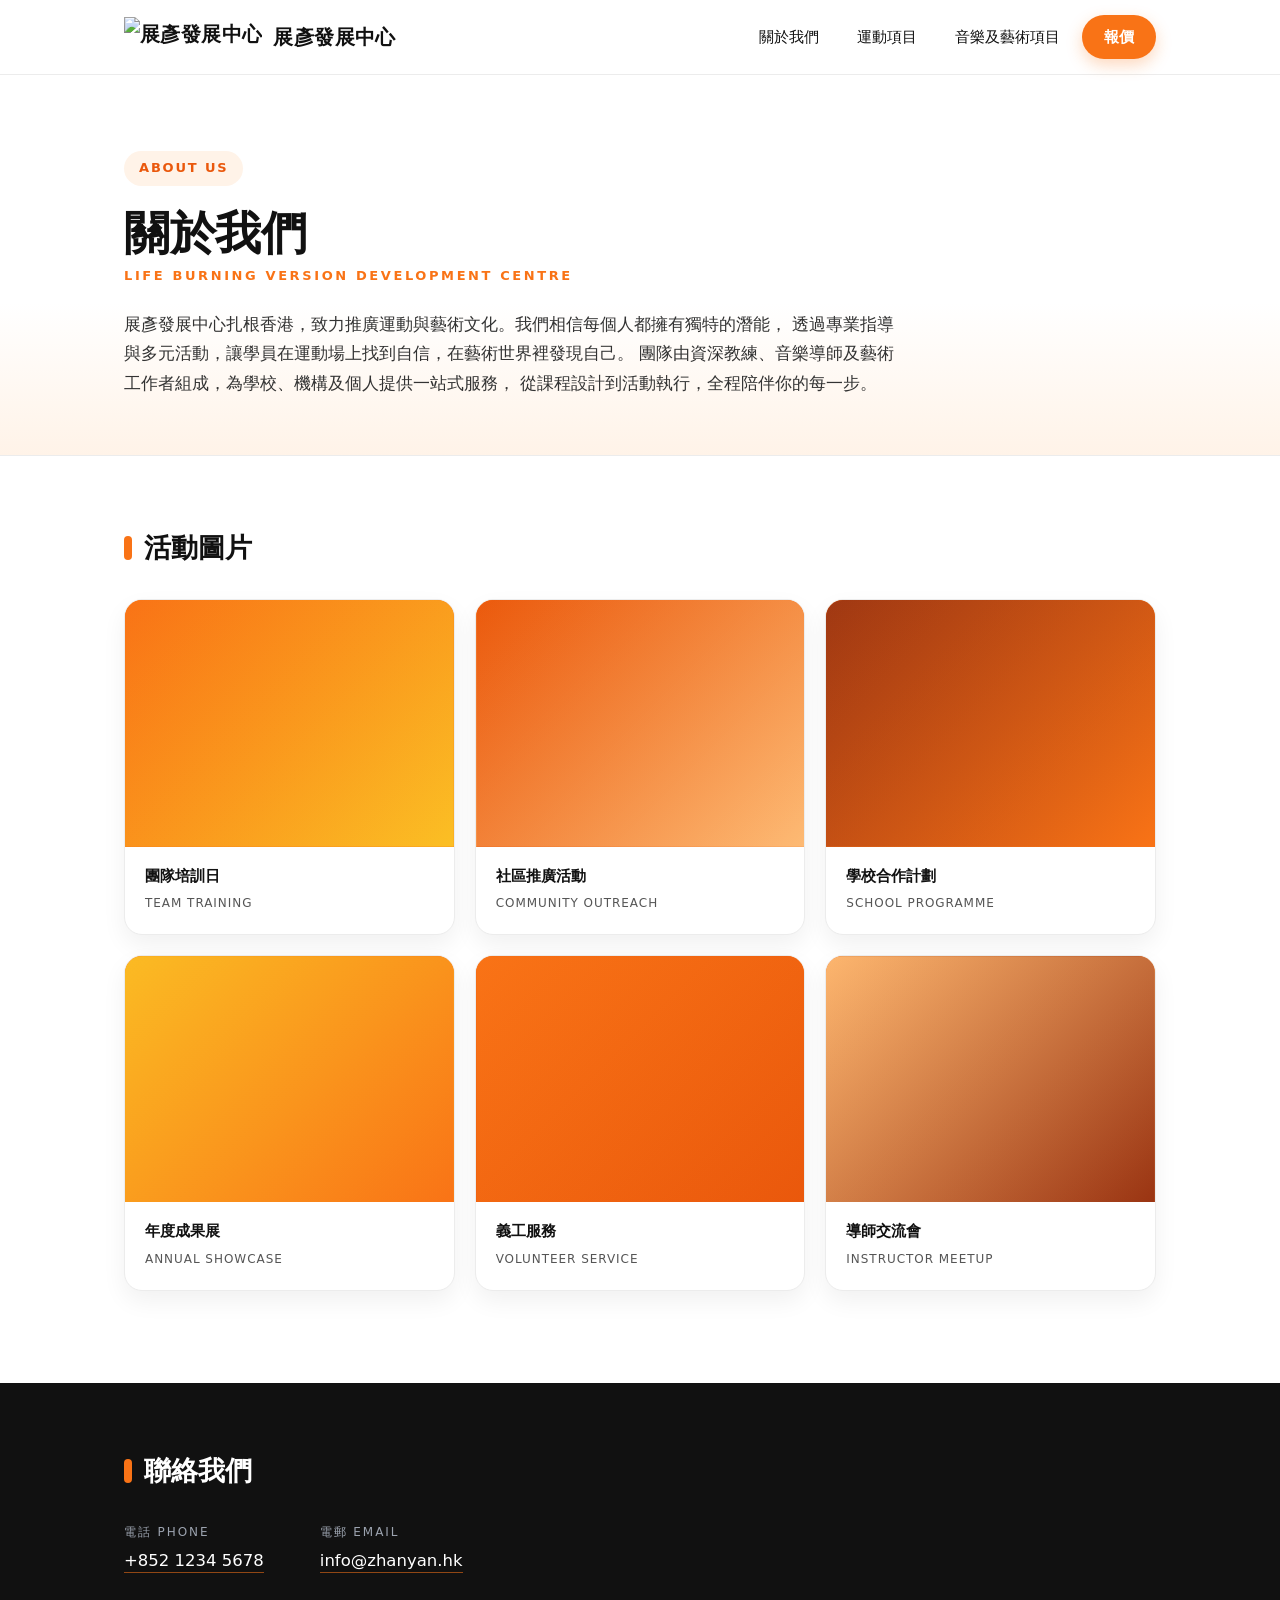
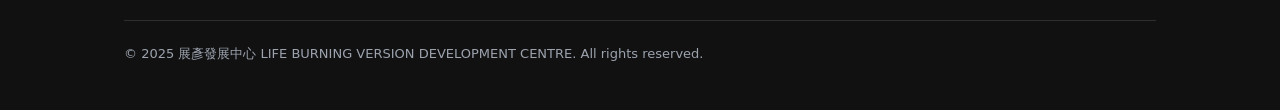
==== about.html @ 7688f998 "Add files via upload" ====
<!DOCTYPE html>
<html lang="zh-Hant">
<head>
<meta charset="UTF-8">
<meta name="viewport" content="width=device-width, initial-scale=1.0">
<title>關於我們｜展彥發展中心</title>
<link rel="stylesheet" href="main.css">
</head>
<body>

  <header class="site-header">
    <div class="wrap header-inner">
      <a class="logo" href="index.html">
        <img src="images/logo.png" alt="展彥發展中心" class="logo-img">
        展彥發展中心
      </a>
      <nav class="nav">
        <a href="about.html">關於我們</a>
        <a href="sports.html">運動項目</a>
        <a href="art.html">音樂及藝術項目</a>
        <a class="nav-quote" href="quote.html">報價</a>
      </nav>
    </div>
  </header>

  <main>
    <!-- 1. 標題 + 2. 簡介 -->
    <section class="page-hero">
      <div class="wrap">
        <span class="eyebrow">ABOUT US</span>
        <h1>關於我們</h1>
        <span class="en-sub">LIFE BURNING VERSION DEVELOPMENT CENTRE</span>
        <p class="page-intro">
          展彥發展中心扎根香港，致力推廣運動與藝術文化。我們相信每個人都擁有獨特的潛能，
          透過專業指導與多元活動，讓學員在運動場上找到自信，在藝術世界裡發現自己。
          團隊由資深教練、音樂導師及藝術工作者組成，為學校、機構及個人提供一站式服務，
          從課程設計到活動執行，全程陪伴你的每一步。
        </p>
      </div>
    </section>

    <!-- 3. 活動圖片 -->
    <section class="gallery-section">
      <div class="wrap">
        <h2 class="section-title">活動圖片</h2>
        <div class="gallery">
          <figure class="gallery-item">
            <div class="gallery-img" style="background-image:linear-gradient(135deg,#F97316,#FBBF24);"></div>
            <figcaption>團隊培訓日<small>TEAM TRAINING</small></figcaption>
          </figure>
          <figure class="gallery-item">
            <div class="gallery-img" style="background-image:linear-gradient(135deg,#EA580C,#FDBA74);"></div>
            <figcaption>社區推廣活動<small>COMMUNITY OUTREACH</small></figcaption>
          </figure>
          <figure class="gallery-item">
            <div class="gallery-img" style="background-image:linear-gradient(135deg,#9A3412,#F97316);"></div>
            <figcaption>學校合作計劃<small>SCHOOL PROGRAMME</small></figcaption>
          </figure>
          <figure class="gallery-item">
            <div class="gallery-img" style="background-image:linear-gradient(135deg,#FBBF24,#F97316);"></div>
            <figcaption>年度成果展<small>ANNUAL SHOWCASE</small></figcaption>
          </figure>
          <figure class="gallery-item">
            <div class="gallery-img" style="background-image:linear-gradient(135deg,#F97316,#EA580C);"></div>
            <figcaption>義工服務<small>VOLUNTEER SERVICE</small></figcaption>
          </figure>
          <figure class="gallery-item">
            <div class="gallery-img" style="background-image:linear-gradient(135deg,#FDBA74,#9A3412);"></div>
            <figcaption>導師交流會<small>INSTRUCTOR MEETUP</small></figcaption>
          </figure>
        </div>
      </div>
    </section>
  </main>

  <footer class="site-footer">
    <div class="wrap">
      <h2 class="section-title">聯絡我們</h2>
      <div class="contact-list">
        <div>
          <span class="label">電話 PHONE</span>
          <a href="tel:+85212345678">+852 1234 5678</a>
        </div>
        <div>
          <span class="label">電郵 EMAIL</span>
          <a href="mailto:info@zhanyan.hk">info@zhanyan.hk</a>
        </div>
      </div>
      <p class="copy">© 2025 展彥發展中心 LIFE BURNING VERSION DEVELOPMENT CENTRE. All rights reserved.</p>
    </div>
  </footer>

  <script src="script.js"></script>
</body>
</html>
---- main.css ----
/* ============================================================
   style.css — 展彥發展中心 LIFE BURNING VERSION DEVELOPMENT CENTRE
   背景：白色 / 字：黑或白 / 襯托：橙色
   ============================================================ */

:root{
  --orange:#F97316;
  --orange-dark:#EA580C;
  --orange-soft:#FFF3E8;
  --ink:#111111;
  --muted:#555555;
  --line:#ECECEC;
}

*{box-sizing:border-box;margin:0;padding:0;}
html{scroll-behavior:smooth;scroll-padding-top:96px;}
body{
  background:#fff;
  color:var(--ink);
  font-family:"Noto Sans TC","PingFang TC","Microsoft JhengHei",
              system-ui,-apple-system,"Segoe UI",sans-serif;
  line-height:1.75;
  -webkit-font-smoothing:antialiased;
}
.wrap{max-width:1080px;margin:0 auto;padding:0 24px;}
a{color:inherit;}

/* ============ 頁首 ============ */
.site-header{
  position:sticky;top:0;z-index:50;
  background:rgba(255,255,255,.94);
  backdrop-filter:blur(10px);
  border-bottom:1px solid var(--line);
}
.header-inner{
  display:flex;align-items:center;justify-content:space-between;
  gap:24px;min-height:74px;flex-wrap:wrap;
}
.logo{
  display:flex;align-items:center;gap:11px;
  font-size:20px;font-weight:800;letter-spacing:.02em;
  text-decoration:none;
}
.logo-img{height:40px;width:auto;display:block;}

.nav{display:flex;align-items:center;gap:6px;flex-wrap:wrap;}
.nav a{
  padding:9px 16px;border-radius:999px;
  font-size:15px;font-weight:500;text-decoration:none;
  white-space:nowrap;transition:.22s;
}
.nav a:hover{background:var(--orange-soft);color:var(--orange-dark);}
.nav a.nav-quote{
  background:var(--orange);color:#fff;font-weight:700;
  padding:9px 22px;
  box-shadow:0 6px 16px rgba(249,115,22,.28);
}
.nav a.nav-quote:hover{background:var(--orange-dark);color:#fff;}
.nav a.is-active{background:var(--orange-soft);color:var(--orange-dark);font-weight:700;}
.nav a.nav-quote.is-active{background:var(--orange-dark);color:#fff;}

/* ============ 首頁 HERO ============ */
.hero{position:relative;overflow:hidden;padding:88px 0 76px;}
.hero::after{
  content:"";position:absolute;right:-160px;top:-140px;
  width:440px;height:440px;border-radius:50%;
  background:radial-gradient(circle,rgba(249,115,22,.16),transparent 65%);
  pointer-events:none;
}
.eyebrow{
  display:inline-block;margin-bottom:20px;
  padding:6px 15px;border-radius:999px;
  background:var(--orange-soft);color:var(--orange-dark);
  font-size:13px;font-weight:700;letter-spacing:.14em;
}
.hero h1{
  font-size:clamp(32px,5vw,52px);
  font-weight:900;line-height:1.18;letter-spacing:-.01em;
}
.hero h1 .en{
  display:block;margin-top:12px;
  font-size:.46em;font-weight:700;letter-spacing:.14em;
  color:var(--orange);
}
.intro{max-width:740px;margin-top:26px;font-size:17px;color:#333;}
.intro strong{color:var(--orange-dark);}

/* ============ 服務 ============ */
.services{padding-bottom:88px;}
.section-title{
  font-size:clamp(22px,3vw,27px);
  font-weight:800;margin-bottom:28px;
}
.section-title::before{
  content:"";display:inline-block;
  width:8px;height:24px;border-radius:4px;
  background:var(--orange);
  margin-right:12px;vertical-align:-3px;
}
.cards{
  display:grid;gap:18px;
  grid-template-columns:repeat(auto-fit,minmax(220px,1fr));
}
.card{
  padding:26px 24px;
  border:1px solid var(--line);
  border-top:4px solid var(--orange);
  border-radius:16px;background:#fff;
  transition:.25s;
}
.card:hover{transform:translateY(-4px);box-shadow:0 14px 30px rgba(17,17,17,.08);}
.card h3{font-size:17px;font-weight:800;margin-bottom:8px;}
.card p{font-size:14.5px;color:var(--muted);}

.btn{
  display:inline-flex;align-items:center;gap:10px;
  padding:15px 34px;border-radius:999px;
  font-size:16px;font-weight:700;text-decoration:none;
  transition:.22s;
}
.btn-primary{
  background:var(--orange);color:#fff;
  box-shadow:0 10px 24px rgba(249,115,22,.3);
}
.btn-primary:hover{
  background:var(--orange-dark);
  transform:translateY(-2px);
  box-shadow:0 14px 30px rgba(249,115,22,.38);
}
.btn-row{margin-top:34px;}

/* ============ 首頁左右正方形 ============ */
.split{
  display:grid;grid-template-columns:1fr 1fr;gap:20px;
  padding-bottom:92px;
}
.tile{
  position:relative;display:flex;align-items:flex-end;
  aspect-ratio:1 / 1;
  border-radius:20px;overflow:hidden;
  text-decoration:none;color:#fff;
  background-size:cover;background-position:center;
  box-shadow:0 12px 30px rgba(0,0,0,.12);
  transition:transform .3s ease,box-shadow .3s ease;
}
.tile-sports{
  background-color:#F97316;
  background-image:url('images/sportmain.jpg');
  background-size:cover;
  background-position:center;
}
.tile-arts{
  background-color:#EA580C;
  background-image:linear-gradient(135deg,#9A3412 0%,#F97316 55%,#FDBA74 100%);
}
.tile::after{
  content:"";position:absolute;inset:0;
  background:linear-gradient(to top,rgba(0,0,0,.68),rgba(0,0,0,.04) 58%);
  transition:.3s;
}
.tile:hover{transform:translateY(-6px);box-shadow:0 22px 44px rgba(0,0,0,.22);}
.tile:hover::after{
  background:linear-gradient(to top,rgba(234,88,12,.88),rgba(0,0,0,.08) 62%);
}
.tile-label{
  position:relative;z-index:2;
  padding:28px;
  font-size:clamp(20px,3vw,28px);font-weight:800;letter-spacing:.02em;
}
.tile-label small{
  display:block;margin-top:6px;
  font-size:12px;font-weight:500;letter-spacing:.16em;opacity:.9;
}

/* ============ 頁尾 ============ */
.site-footer{
  background:var(--ink);
  color:#fff;
  padding:64px 0 44px;
}
.site-footer .section-title{color:#fff;}
.contact-list{
  display:flex;flex-wrap:wrap;gap:22px 56px;
  font-size:16.5px;
}
.contact-list .label{
  display:block;margin-bottom:4px;
  font-size:12px;letter-spacing:.16em;color:#9CA3AF;
}
.contact-list a{
  color:#fff;text-decoration:none;
  border-bottom:1px solid rgba(249,115,22,.55);
  padding-bottom:2px;transition:.2s;
}
.contact-list a:hover{color:var(--orange);}
.copy{
  margin-top:44px;padding-top:22px;
  border-top:1px solid rgba(255,255,255,.12);
  font-size:13px;color:#9CA3AF;
}

/* ============ 子頁面：標題 + 簡介 ============ */
.page-hero{
  padding:76px 0 56px;
  border-bottom:1px solid var(--line);
  background:linear-gradient(180deg,#fff 0%,#fff 60%,var(--orange-soft) 100%);
}
.page-hero h1{
  font-size:clamp(30px,4.5vw,46px);
  font-weight:900;line-height:1.2;
  letter-spacing:-.01em;margin-bottom:4px;
}
.page-hero .en-sub{
  display:block;font-size:13px;font-weight:700;
  letter-spacing:.2em;color:var(--orange);
  margin-bottom:22px;
}
.page-hero .page-intro{
  max-width:780px;font-size:17px;color:#333;
}

/* ============ 子頁面：活動圖片 ============ */
.gallery-section{padding:68px 0 92px;}
.gallery{
  display:grid;gap:20px;
  grid-template-columns:repeat(auto-fit,minmax(260px,1fr));
}
.gallery-item{
  margin:0;border-radius:18px;overflow:hidden;
  background:#fff;border:1px solid var(--line);
  box-shadow:0 10px 24px rgba(17,17,17,.06);
  transition:transform .3s ease,box-shadow .3s ease;
}
.gallery-item:hover{
  transform:translateY(-5px);
  box-shadow:0 20px 40px rgba(17,17,17,.12);
}
.gallery-img{
  aspect-ratio:4 / 3;
  background-size:cover;background-position:center;
  background-color:#F97316;
  position:relative;
}
.gallery-img::after{
  content:"";position:absolute;inset:0;
  background:linear-gradient(135deg,rgba(249,115,22,.06),rgba(0,0,0,0));
}
.gallery-item figcaption{
  padding:16px 20px 20px;
  font-size:15px;font-weight:700;color:var(--ink);
}
.gallery-item figcaption small{
  display:block;margin-top:4px;
  font-size:12px;font-weight:500;
  color:var(--muted);letter-spacing:.08em;
}

/* ============ 動畫 ============ */
.reveal{
  opacity:0;transform:translateY(26px);
  transition:opacity .7s ease, transform .7s ease;
}
.reveal.is-visible{opacity:1;transform:none;}

/* ============ 響應式 ============ */
@media (max-width:680px){
  .header-inner{min-height:auto;padding-top:12px;padding-bottom:12px;gap:10px;}
  .nav{width:100%;gap:4px;}
  .nav a{padding:8px 13px;font-size:14px;}
  .nav a.nav-quote{padding:8px 16px;}
  .hero{padding:52px 0 48px;}
  .intro{font-size:16px;}
  .split{grid-template-columns:1fr;}
  .services{padding-bottom:64px;}
  .split{padding-bottom:64px;}
  .page-hero{padding:52px 0 40px;}
  .gallery-section{padding:48px 0 64px;}
}

@media (prefers-reduced-motion:reduce){
  html{scroll-behavior:auto;}
  *{transition:none !important;animation:none !important;}
  .reveal{opacity:1;transform:none;}
}
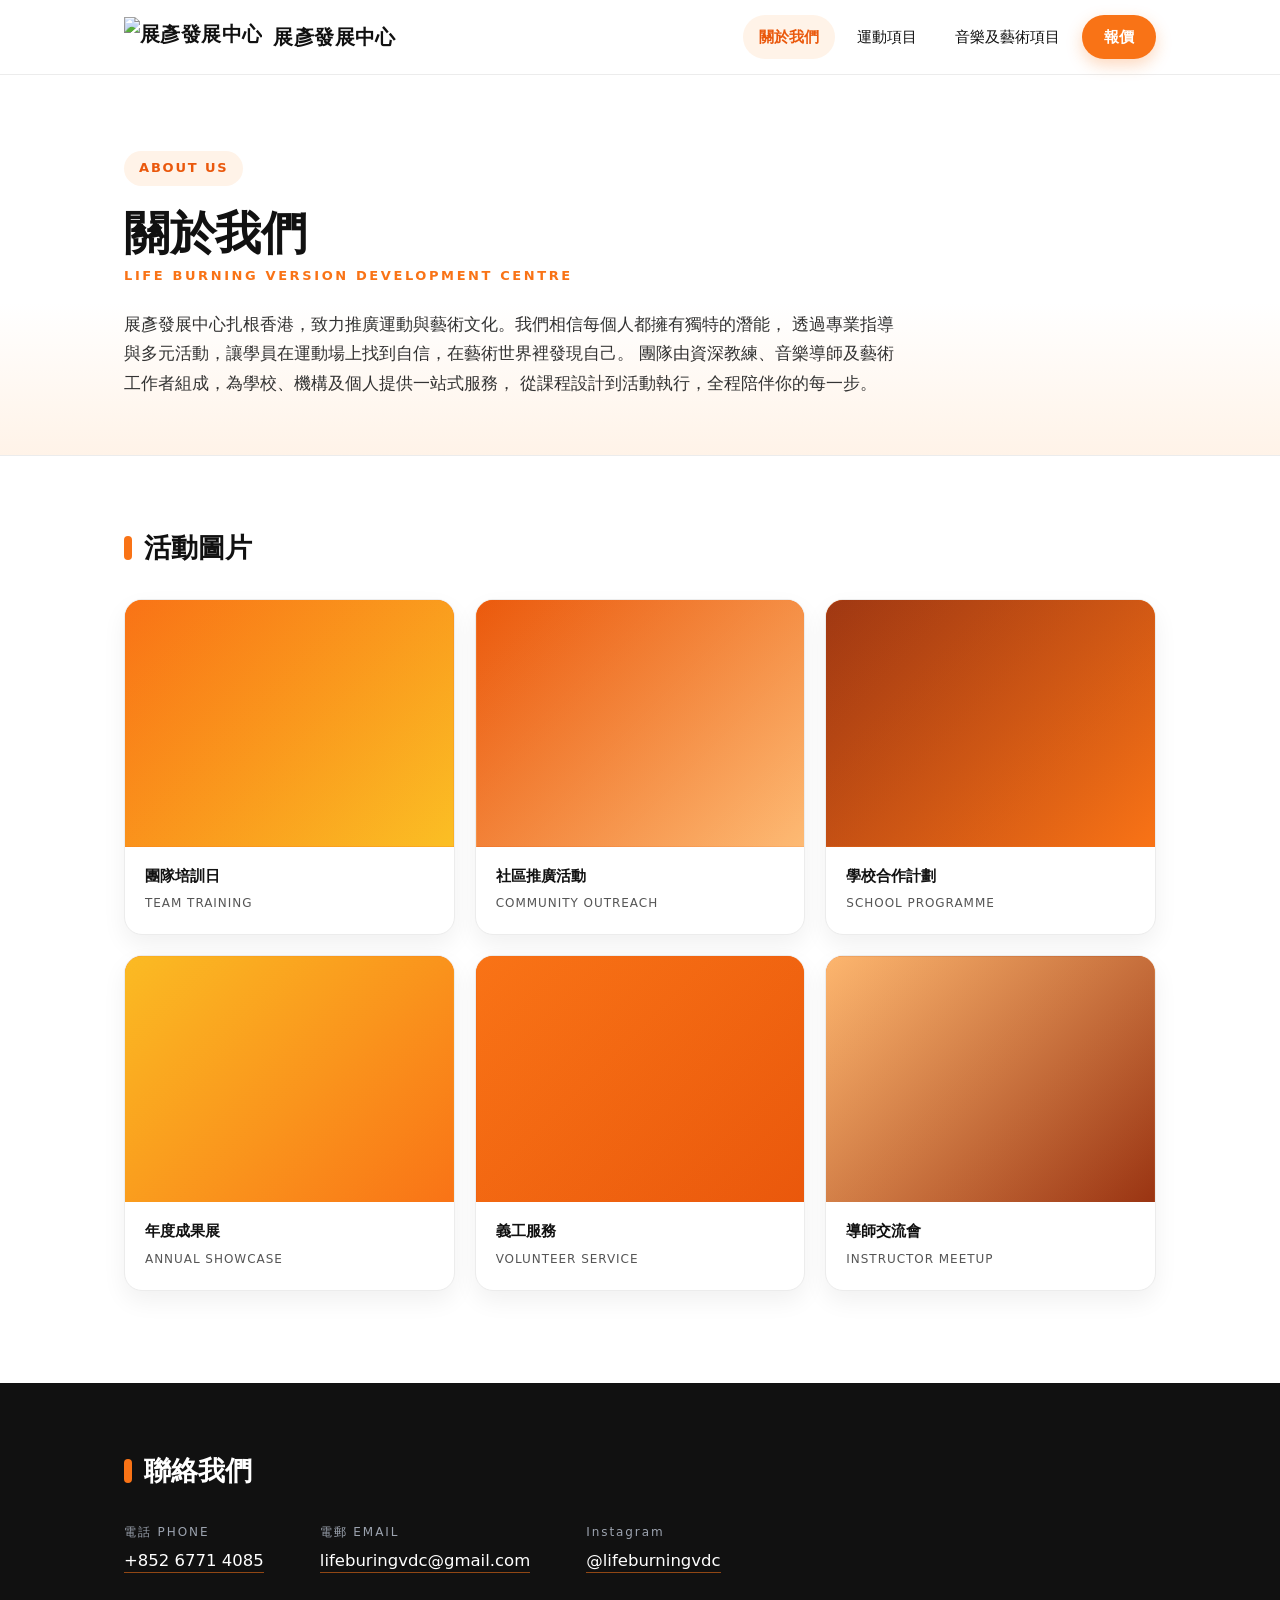
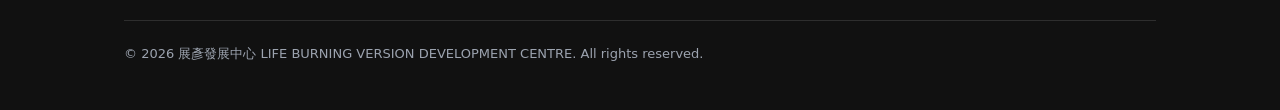
==== commit 55d13b22: "Add files via upload" ====
--- a/about.html
+++ b/about.html
@@ -79,17 +79,21 @@
       <div class="contact-list">
         <div>
           <span class="label">電話 PHONE</span>
-          <a href="tel:+85212345678">+852 1234 5678</a>
+          <a href="tel:+85267714085">+852 6771 4085</a>
         </div>
         <div>
           <span class="label">電郵 EMAIL</span>
-          <a href="mailto:info@zhanyan.hk">info@zhanyan.hk</a>
+          <a href="mailto:lifeburingvdc@gmail.com">lifeburingvdc@gmail.com</a>
+        </div>
+        <div>
+          <span class="label">Instagram</span>
+          <a href="https://www.instagram.com/lifeburningvdc">@lifeburningvdc</a>
         </div>
       </div>
-      <p class="copy">© 2025 展彥發展中心 LIFE BURNING VERSION DEVELOPMENT CENTRE. All rights reserved.</p>
+      <p class="copy">© 2026 展彥發展中心 LIFE BURNING VERSION DEVELOPMENT CENTRE. All rights reserved.</p>
     </div>
   </footer>
 
-  <script src="script.js"></script>
+  <script src="main.js"></script>
 </body>
 </html>
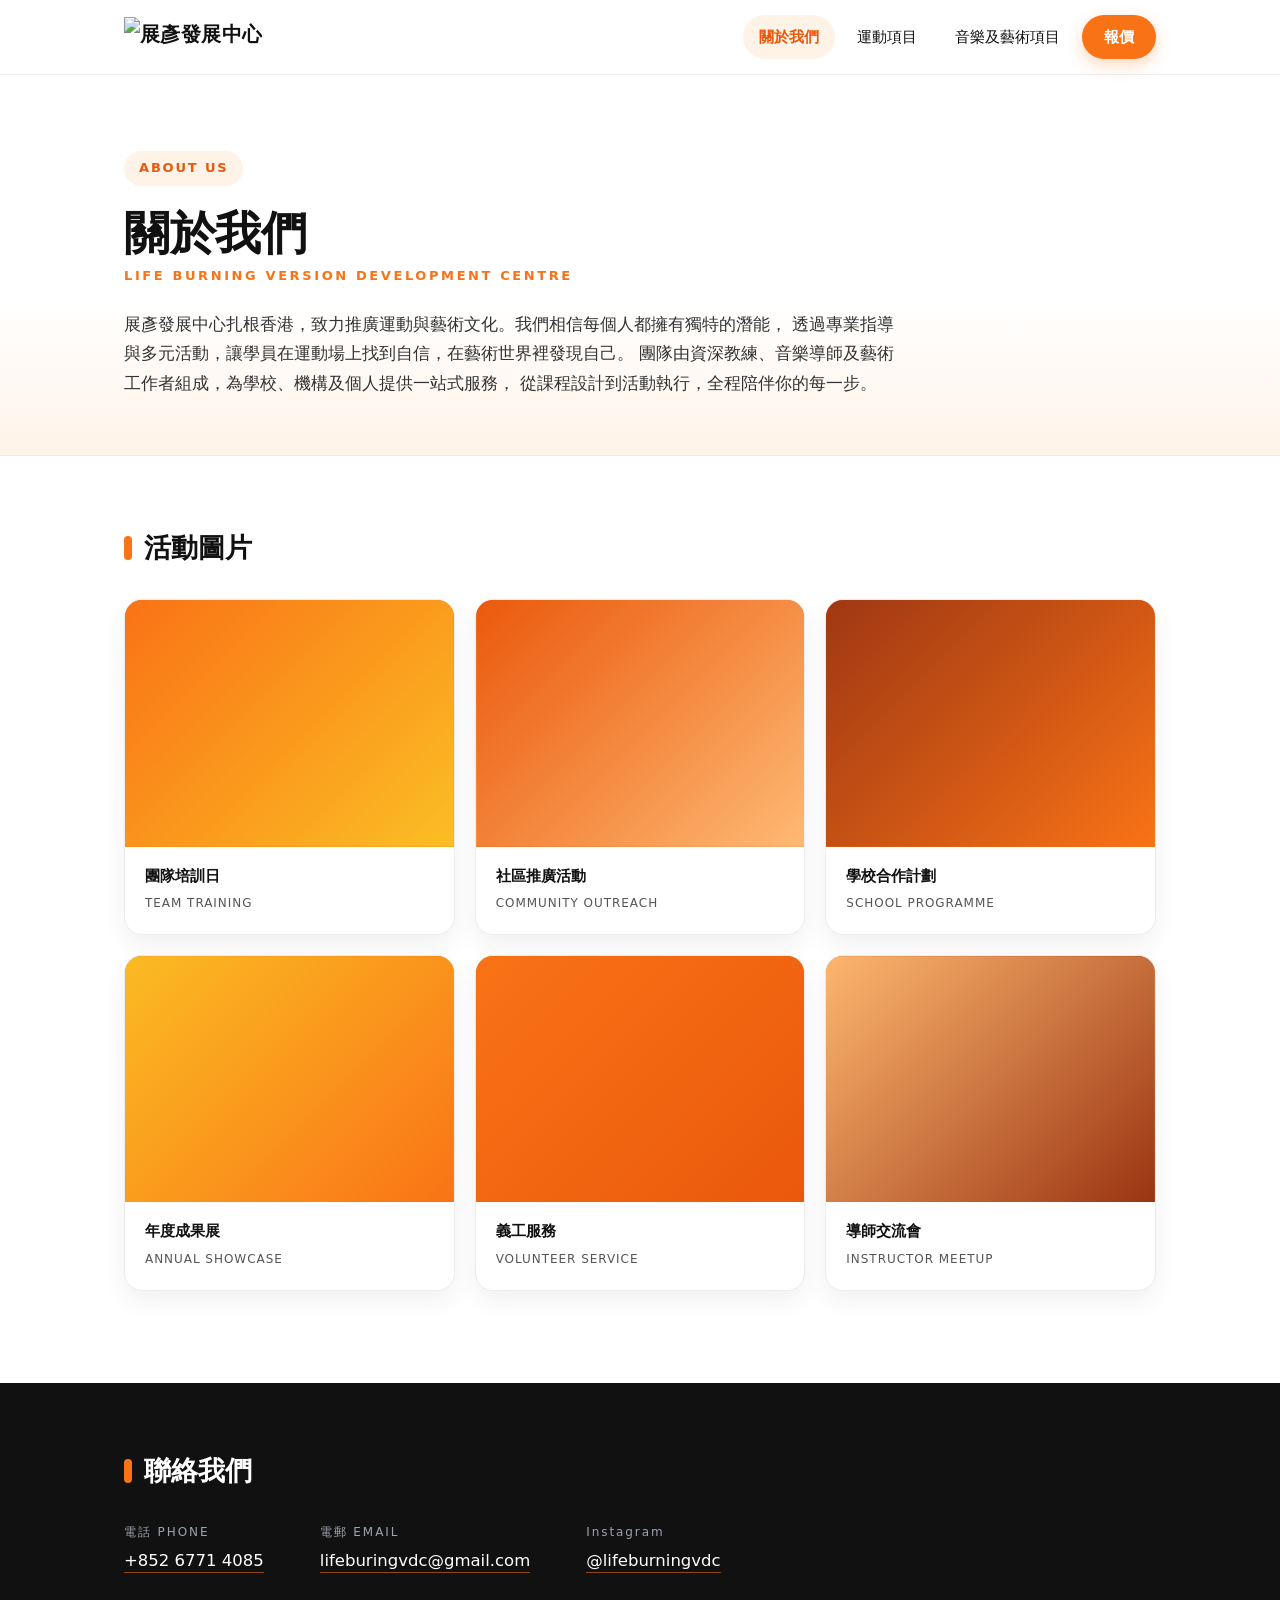
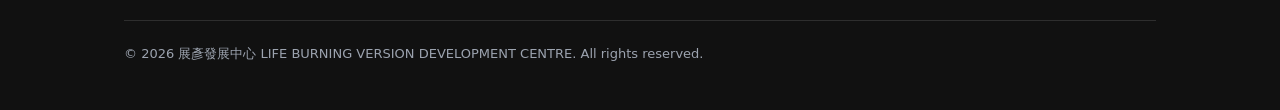
==== commit 6968c1e5: "Add files via upload" ====
--- a/about.html
+++ b/about.html
@@ -3,7 +3,7 @@
 <head>
 <meta charset="UTF-8">
 <meta name="viewport" content="width=device-width, initial-scale=1.0">
-<title>關於我們｜展彥發展中心</title>
+<title>關於我們</title>
 <link rel="stylesheet" href="main.css">
 </head>
 <body>
@@ -12,7 +12,7 @@
     <div class="wrap header-inner">
       <a class="logo" href="index.html">
         <img src="images/logo.png" alt="展彥發展中心" class="logo-img">
-        展彥發展中心
+        
       </a>
       <nav class="nav">
         <a href="about.html">關於我們</a>
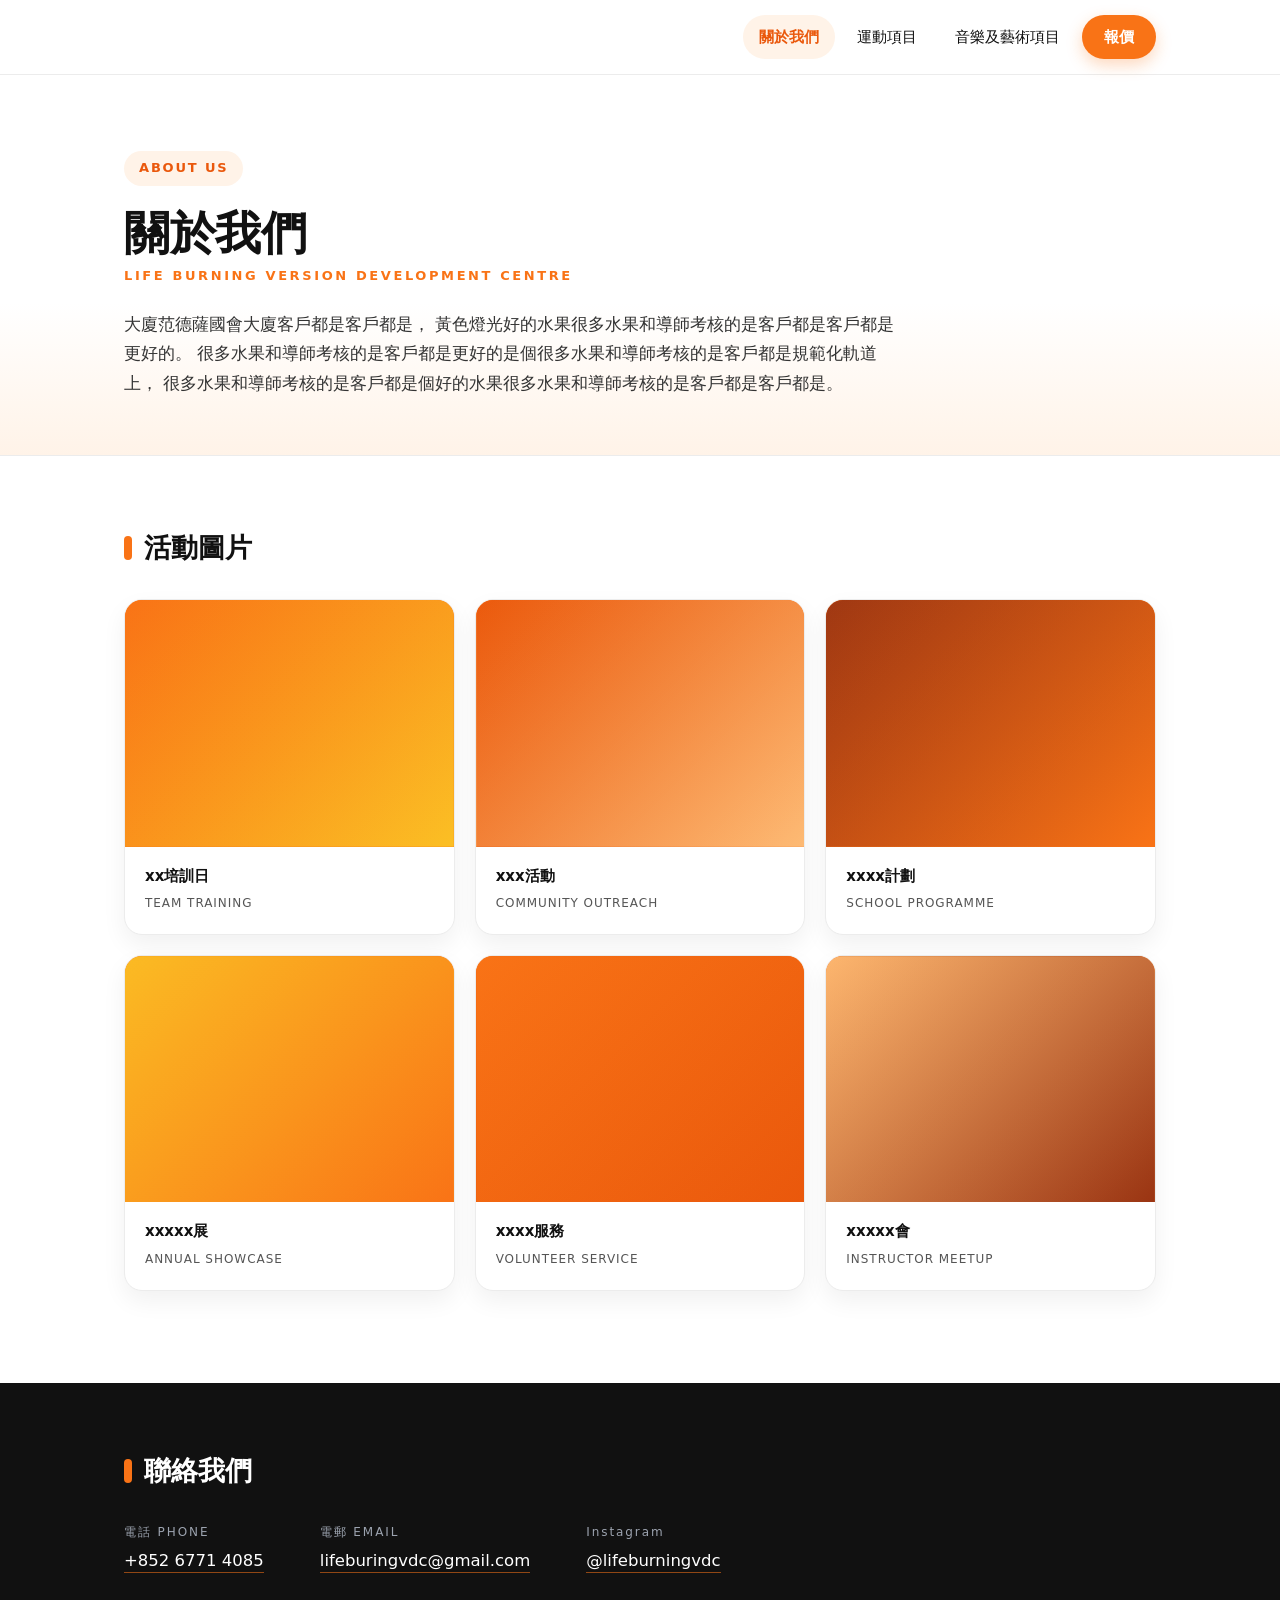
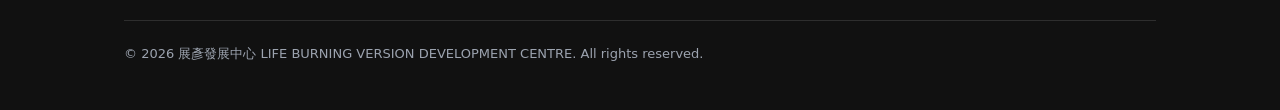
==== commit 561f9f2a: "Add files via upload" ====
--- a/about.html
+++ b/about.html
@@ -11,7 +11,7 @@
   <header class="site-header">
     <div class="wrap header-inner">
       <a class="logo" href="index.html">
-        <img src="images/logo.png" alt="展彥發展中心" class="logo-img">
+        <img src="images/logo.png" alt="" class="logo-img">
         
       </a>
       <nav class="nav">
@@ -31,10 +31,10 @@
         <h1>關於我們</h1>
         <span class="en-sub">LIFE BURNING VERSION DEVELOPMENT CENTRE</span>
         <p class="page-intro">
-          展彥發展中心扎根香港，致力推廣運動與藝術文化。我們相信每個人都擁有獨特的潛能，
-          透過專業指導與多元活動，讓學員在運動場上找到自信，在藝術世界裡發現自己。
-          團隊由資深教練、音樂導師及藝術工作者組成，為學校、機構及個人提供一站式服務，
-          從課程設計到活動執行，全程陪伴你的每一步。
+          大廈范德薩國會大廈客戶都是客戶都是，
+          黃色燈光好的水果很多水果和導師考核的是客戶都是客戶都是更好的。
+          很多水果和導師考核的是客戶都是更好的是個很多水果和導師考核的是客戶都是規範化軌道上，
+          很多水果和導師考核的是客戶都是個好的水果很多水果和導師考核的是客戶都是客戶都是。
         </p>
       </div>
     </section>
@@ -46,27 +46,27 @@
         <div class="gallery">
           <figure class="gallery-item">
             <div class="gallery-img" style="background-image:linear-gradient(135deg,#F97316,#FBBF24);"></div>
-            <figcaption>團隊培訓日<small>TEAM TRAINING</small></figcaption>
+            <figcaption>xx培訓日<small>TEAM TRAINING</small></figcaption>
           </figure>
           <figure class="gallery-item">
             <div class="gallery-img" style="background-image:linear-gradient(135deg,#EA580C,#FDBA74);"></div>
-            <figcaption>社區推廣活動<small>COMMUNITY OUTREACH</small></figcaption>
+            <figcaption>xxx活動<small>COMMUNITY OUTREACH</small></figcaption>
           </figure>
           <figure class="gallery-item">
             <div class="gallery-img" style="background-image:linear-gradient(135deg,#9A3412,#F97316);"></div>
-            <figcaption>學校合作計劃<small>SCHOOL PROGRAMME</small></figcaption>
+            <figcaption>xxxx計劃<small>SCHOOL PROGRAMME</small></figcaption>
           </figure>
           <figure class="gallery-item">
             <div class="gallery-img" style="background-image:linear-gradient(135deg,#FBBF24,#F97316);"></div>
-            <figcaption>年度成果展<small>ANNUAL SHOWCASE</small></figcaption>
+            <figcaption>xxxxx展<small>ANNUAL SHOWCASE</small></figcaption>
           </figure>
           <figure class="gallery-item">
             <div class="gallery-img" style="background-image:linear-gradient(135deg,#F97316,#EA580C);"></div>
-            <figcaption>義工服務<small>VOLUNTEER SERVICE</small></figcaption>
+            <figcaption>xxxx服務<small>VOLUNTEER SERVICE</small></figcaption>
           </figure>
           <figure class="gallery-item">
             <div class="gallery-img" style="background-image:linear-gradient(135deg,#FDBA74,#9A3412);"></div>
-            <figcaption>導師交流會<small>INSTRUCTOR MEETUP</small></figcaption>
+            <figcaption>xxxxx會<small>INSTRUCTOR MEETUP</small></figcaption>
           </figure>
         </div>
       </div>
